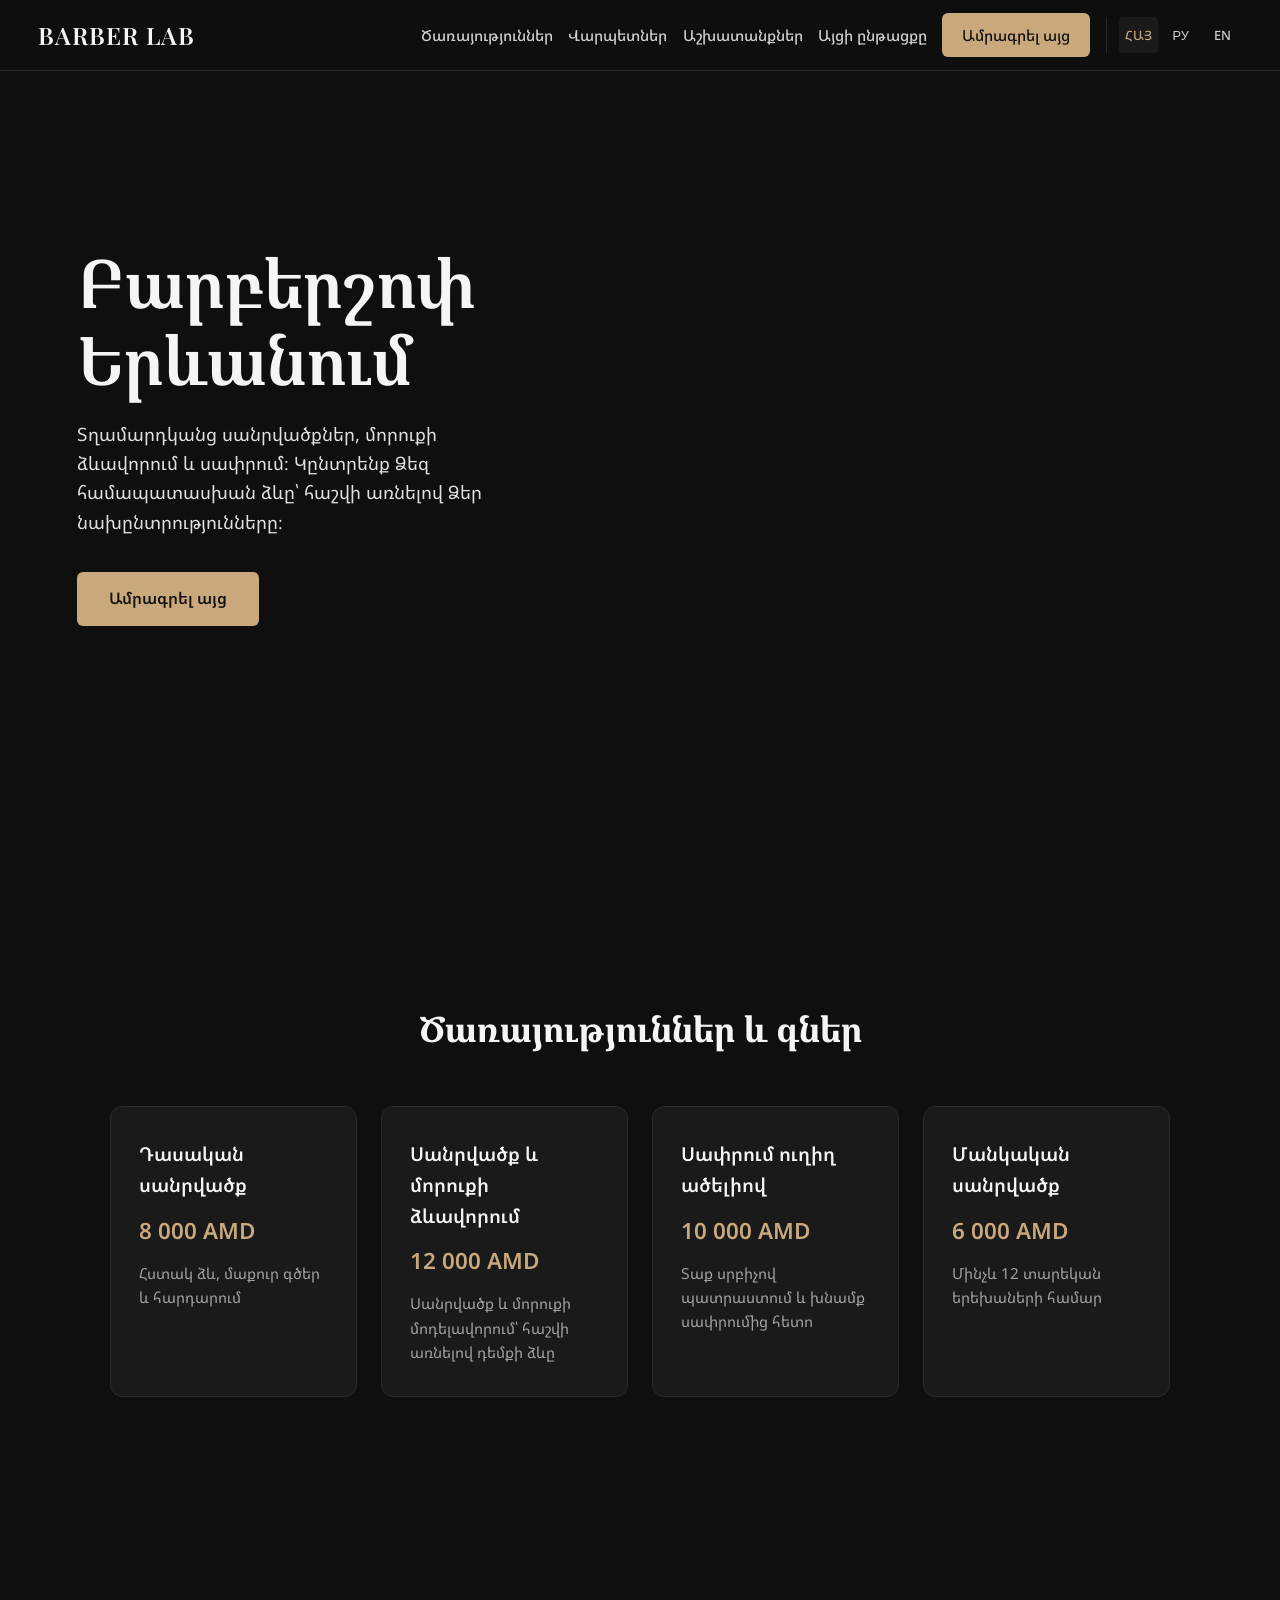
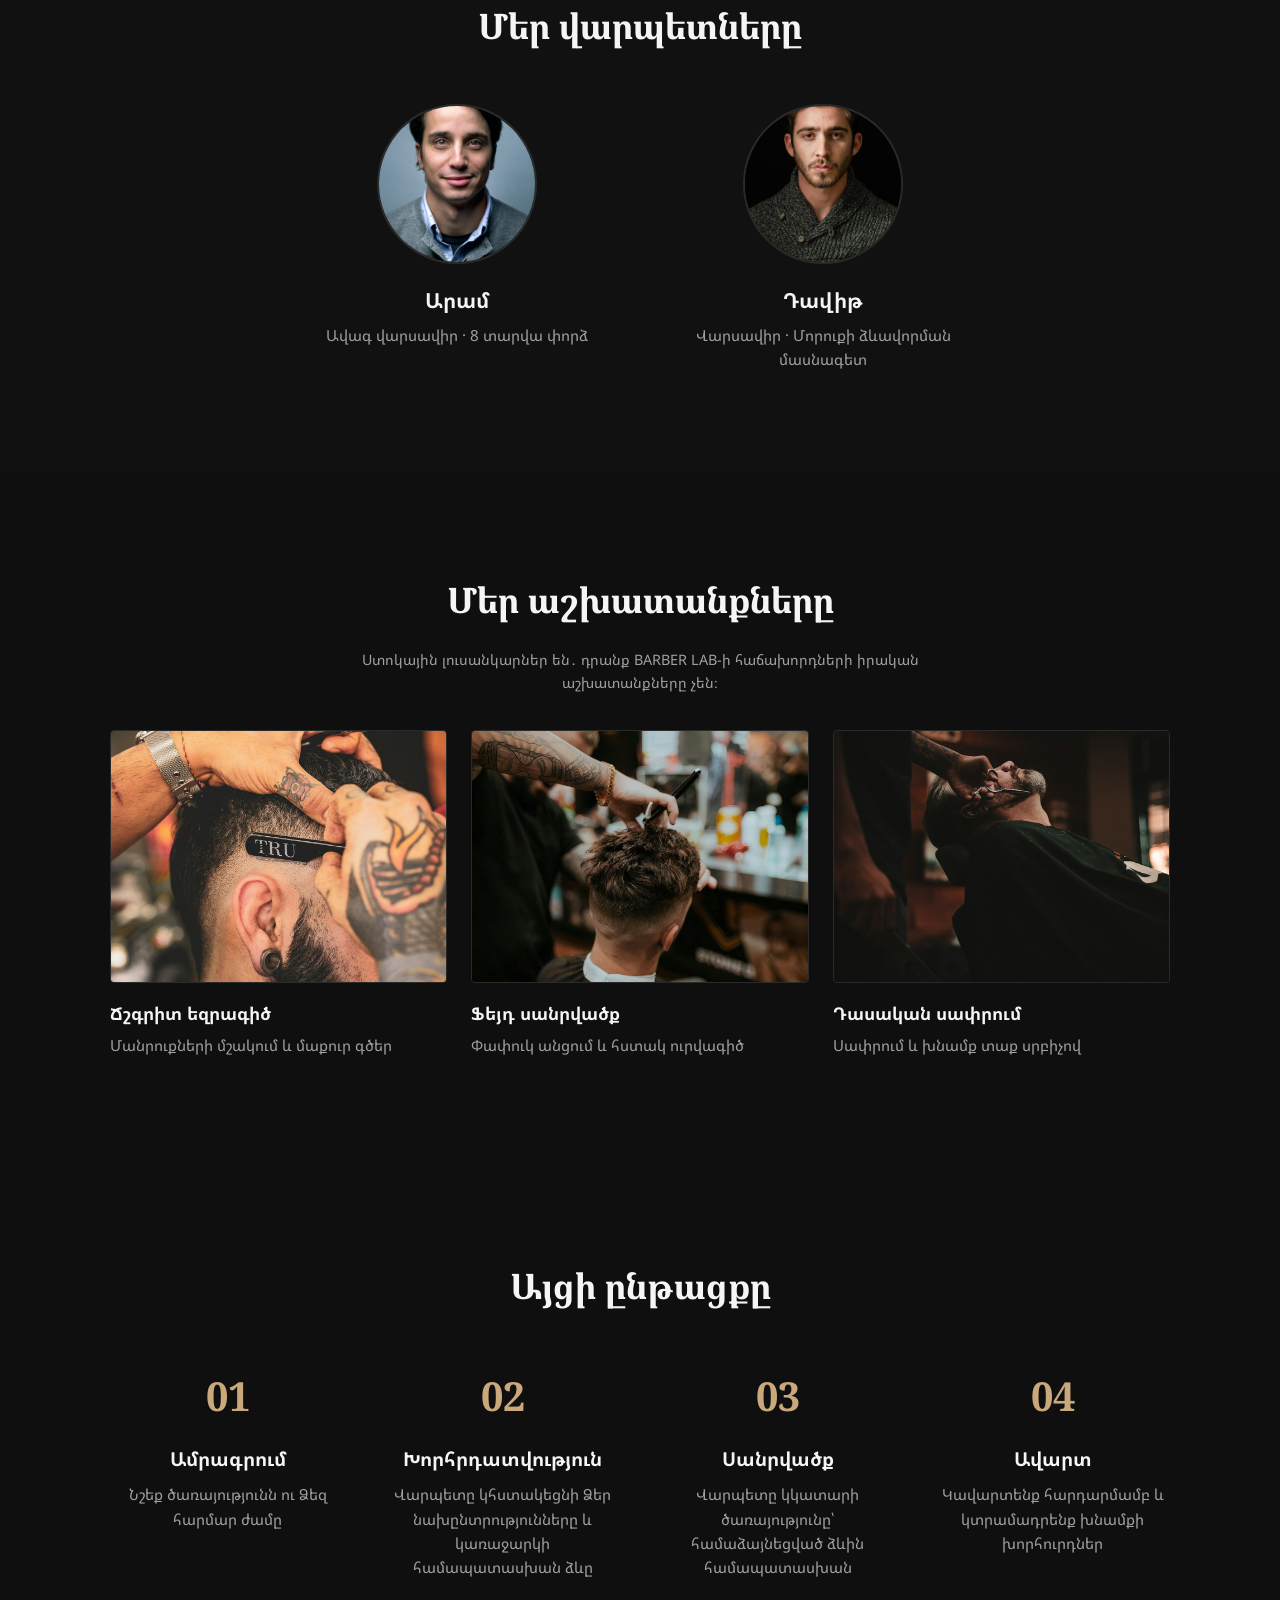
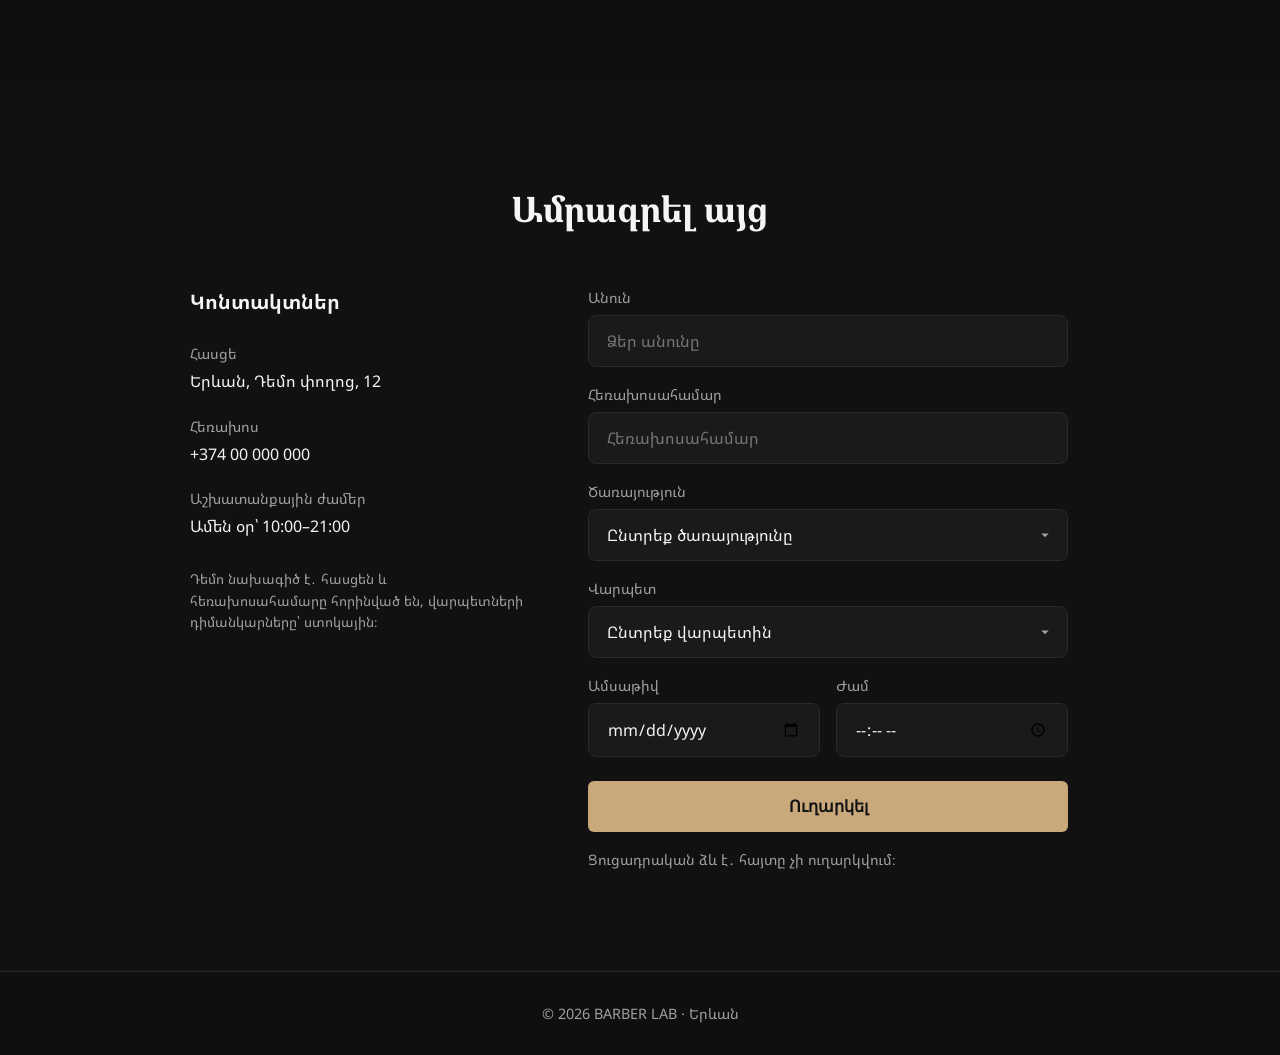
==== barber/index.html @ 8109aff1 "Prepare multilingual portfolio for Netlify" ====
<!DOCTYPE html>
<html lang="hy">
<head>
  <meta charset="UTF-8">
  <meta name="viewport" content="width=device-width, initial-scale=1.0">
  <title>BARBER LAB — Բարբերշոփ Երևանում</title>
  <meta name="description" content="BARBER LAB բարբերշոփը Երևանում առաջարկում է տղամարդկանց սանրվածքներ, մորուքի ձևավորում և սափրում։">
  <link rel="stylesheet" href="style.css">
  <link rel="preconnect" href="https://fonts.googleapis.com">
  <link href="https://fonts.googleapis.com/css2?family=Inter:wght@400;500;600;700&family=Noto+Sans+Armenian:wght@400;500;600;700&family=Noto+Serif+Armenian:wght@600;700&family=Playfair+Display:wght@600&display=swap" rel="stylesheet">
</head>
<body>

  <!-- Header -->
  <header class="header">
    <div class="container">
      <a href="#" class="logo">BARBER LAB</a>
      <nav class="nav" aria-label="Հիմնական նավարկում">
        <a href="#services">Ծառայություններ</a>
        <a href="#masters">Վարպետներ</a>
        <a href="#works">Աշխատանքներ</a>
        <a href="#process">Այցի ընթացքը</a>
        <a href="#contacts" class="btn-nav">Ամրագրել այց</a>
        <div class="language-switch" role="group" aria-label="Ընտրել լեզուն">
          <a href="index.html" lang="hy" aria-label="Հայերեն" aria-current="page">ՀԱՅ</a>
          <a href="ru.html" lang="ru" aria-label="Русский">РУ</a>
          <a href="en.html" lang="en" aria-label="English">EN</a>
        </div>
      </nav>
      <button class="burger" aria-label="Նավարկման ընտրացանկը" aria-expanded="false">
        <span></span><span></span><span></span>
      </button>
    </div>
  </header>

  <!-- Hero -->
  <section class="hero">
    <div class="container">
      <div class="hero-content">
        <h1>Բարբերշոփ<br>Երևանում</h1>
        <p class="hero-text">Տղամարդկանց սանրվածքներ, մորուքի ձևավորում և սափրում։ Կընտրենք Ձեզ համապատասխան ձևը՝ հաշվի առնելով Ձեր նախընտրությունները։</p>
        <a href="#contacts" class="btn">Ամրագրել այց</a>
      </div>
    </div>
  </section>

  <!-- Services -->
  <section class="services" id="services">
    <div class="container">
      <h2 class="section-title">Ծառայություններ և գներ</h2>
      <div class="services-grid">
        <div class="service-card">
          <h3>Դասական սանրվածք</h3>
          <p class="price">8 000 AMD</p>
          <p>Հստակ ձև, մաքուր գծեր և հարդարում</p>
        </div>
        <div class="service-card">
          <h3>Սանրվածք և մորուքի ձևավորում</h3>
          <p class="price">12 000 AMD</p>
          <p>Սանրվածք և մորուքի մոդելավորում՝ հաշվի առնելով դեմքի ձևը</p>
        </div>
        <div class="service-card">
          <h3>Սափրում ուղիղ ածելիով</h3>
          <p class="price">10 000 AMD</p>
          <p>Տաք սրբիչով պատրաստում և խնամք սափրումից հետո</p>
        </div>
        <div class="service-card">
          <h3>Մանկական սանրվածք</h3>
          <p class="price">6 000 AMD</p>
          <p>Մինչև 12 տարեկան երեխաների համար</p>
        </div>
      </div>
    </div>
  </section>

  <!-- Masters -->
  <section class="masters" id="masters">
    <div class="container">
      <h2 class="section-title">Մեր վարպետները</h2>
      <div class="masters-grid">
        <div class="master-card">
          <img class="master-photo" src="assets/aram-portrait.jpg" alt="Դեմո պրոֆիլի համար օգտագործված ստոկային դիմանկար" loading="lazy">
          <h3>Արամ</h3>
          <p>Ավագ վարսավիր · 8 տարվա փորձ</p>
        </div>
        <div class="master-card">
          <img class="master-photo" src="assets/davit-portrait.jpg" alt="Դեմո պրոֆիլի համար օգտագործված ստոկային դիմանկար" loading="lazy">
          <h3>Դավիթ</h3>
          <p>Վարսավիր · Մորուքի ձևավորման մասնագետ</p>
        </div>
      </div>
    </div>
  </section>

  <section class="work-gallery" id="works">
    <div class="container">
      <h2 class="section-title">Մեր աշխատանքները</h2>
      <p class="gallery-note">Ստոկային լուսանկարներ են․ դրանք BARBER LAB-ի հաճախորդների իրական աշխատանքները չեն։</p>
      <div class="work-grid">
        <figure class="work-card">
          <img class="work-image work-image--detail" src="assets/work-cut-closeup.jpg" alt="Վարսավիրի աշխատանքի մոտ կադր" loading="lazy">
          <figcaption>
            <h3>Ճշգրիտ եզրագիծ</h3>
            <p>Մանրուքների մշակում և մաքուր գծեր</p>
          </figcaption>
        </figure>
        <figure class="work-card">
          <img class="work-image" src="assets/work-fade.jpg" alt="Ֆեյդ սանրվածք ստանալիս" loading="lazy">
          <figcaption>
            <h3>Ֆեյդ սանրվածք</h3>
            <p>Փափուկ անցում և հստակ ուրվագիծ</p>
          </figcaption>
        </figure>
        <figure class="work-card">
          <img class="work-image" src="assets/work-shave.jpg" alt="Վարսավիրանոցում սափրման գործընթաց" loading="lazy">
          <figcaption>
            <h3>Դասական սափրում</h3>
            <p>Սափրում և խնամք տաք սրբիչով</p>
          </figcaption>
        </figure>
      </div>
    </div>
  </section>

  <!-- Process -->
  <section class="process" id="process">
    <div class="container">
      <h2 class="section-title">Այցի ընթացքը</h2>
      <div class="process-steps">
        <div class="step">
          <span class="step-num">01</span>
          <h3>Ամրագրում</h3>
          <p>Նշեք ծառայությունն ու Ձեզ հարմար ժամը</p>
        </div>
        <div class="step">
          <span class="step-num">02</span>
          <h3>Խորհրդատվություն</h3>
          <p>Վարպետը կհստակեցնի Ձեր նախընտրությունները և կառաջարկի համապատասխան ձևը</p>
        </div>
        <div class="step">
          <span class="step-num">03</span>
          <h3>Սանրվածք</h3>
          <p>Վարպետը կկատարի ծառայությունը՝ համաձայնեցված ձևին համապատասխան</p>
        </div>
        <div class="step">
          <span class="step-num">04</span>
          <h3>Ավարտ</h3>
          <p>Կավարտենք հարդարմամբ և կտրամադրենք խնամքի խորհուրդներ</p>
        </div>
      </div>
    </div>
  </section>

  <!-- Contacts / Form -->
  <section class="contacts" id="contacts">
    <div class="container">
      <h2 class="section-title">Ամրագրել այց</h2>
      <div class="contacts-grid">
        <div class="contact-details">
          <h3>Կոնտակտներ</h3>
          <dl class="contact-list">
            <div>
              <dt>Հասցե</dt>
              <dd>Երևան, Դեմո փողոց, 12</dd>
            </div>
            <div>
              <dt>Հեռախոս</dt>
              <dd>+374 00 000 000</dd>
            </div>
            <div>
              <dt>Աշխատանքային ժամեր</dt>
              <dd>Ամեն օր՝ 10:00–21:00</dd>
            </div>
          </dl>
          <p class="demo-note">Դեմո նախագիծ է․ հասցեն և հեռախոսահամարը հորինված են, վարպետների դիմանկարները՝ ստոկային։</p>
        </div>

        <div class="booking">
          <form class="booking-form" id="bookingForm" data-thanks="Շնորհակալություն" data-demo="Սա ցուցադրական ձև է․ հայտը չի ուղարկվել։">
            <div class="form-group">
              <label for="bookingName">Անուն</label>
              <input id="bookingName" type="text" name="name" placeholder="Ձեր անունը" required>
            </div>
            <div class="form-group">
              <label for="bookingPhone">Հեռախոսահամար</label>
              <input id="bookingPhone" type="tel" name="phone" placeholder="Հեռախոսահամար" required>
            </div>
            <div class="form-group">
              <label for="bookingService">Ծառայություն</label>
              <select id="bookingService" name="service" required>
                <option value="">Ընտրեք ծառայությունը</option>
                <option value="haircut">Դասական սանրվածք</option>
                <option value="haircut-beard">Սանրվածք և մորուքի ձևավորում</option>
                <option value="shave">Սափրում ուղիղ ածելիով</option>
                <option value="kids">Մանկական սանրվածք</option>
              </select>
            </div>
            <div class="form-group">
              <label for="bookingBarber">Վարպետ</label>
              <select id="bookingBarber" name="barber" required>
                <option value="">Ընտրեք վարպետին</option>
                <option value="aram">Արամ</option>
                <option value="david">Դավիթ</option>
              </select>
            </div>
            <div class="form-row">
              <div class="form-group">
                <label for="bookingDate">Ամսաթիվ</label>
                <input id="bookingDate" type="date" name="date" required>
              </div>
              <div class="form-group">
                <label for="bookingTime">Ժամ</label>
                <input id="bookingTime" type="time" name="time" required>
              </div>
            </div>
            <button type="submit" class="btn">Ուղարկել</button>
          </form>
          <p class="form-note">Ցուցադրական ձև է․ հայտը չի ուղարկվում։</p>
        </div>
      </div>
    </div>
  </section>

  <!-- Footer -->
  <footer class="footer">
    <div class="container">
      <p>© 2026 BARBER LAB · Երևան</p>
    </div>
  </footer>

  <script src="script.js"></script>
</body>
</html>
---- barber/style.css ----
/* ===== Reset & Base ===== */
* {
  margin: 0;
  padding: 0;
  box-sizing: border-box;
}

:root {
  --bg: #0f0f0f;
  --bg-card: #1a1a1a;
  --text: #f5f5f5;
  --text-muted: #a0a0a0;
  --accent: #c9a87c;
  --accent-hover: #d4b78c;
  --border: #2a2a2a;
}

html {
  scroll-behavior: smooth;
}

body {
  font-family: 'Inter', sans-serif;
  background: var(--bg);
  color: var(--text);
  line-height: 1.6;
  font-size: 16px;
}

.container {
  max-width: 1100px;
  margin: 0 auto;
  padding: 0 20px;
}

/* ===== Header ===== */
.header {
  position: fixed;
  top: 0;
  left: 0;
  width: 100%;
  background: rgba(15, 15, 15, 0.95);
  backdrop-filter: blur(10px);
  z-index: 100;
  border-bottom: 1px solid var(--border);
}

.header .container {
  display: flex;
  justify-content: space-between;
  align-items: center;
  height: 70px;
  max-width: 1440px;
  padding: 0 clamp(20px, 3vw, 48px);
}

.logo {
  font-family: 'Playfair Display', serif;
  font-size: 1.5rem;
  font-weight: 600;
  color: var(--text);
  text-decoration: none;
  letter-spacing: 1px;
  flex-shrink: 0;
  white-space: nowrap;
}

.nav {
  display: flex;
  gap: clamp(12px, 1.2vw, 18px);
  align-items: center;
  flex-shrink: 0;
}

.nav a {
  color: #d0d0d0;
  text-decoration: none;
  font-size: 0.95rem;
  font-weight: 500;
  transition: color 0.2s;
}

.nav > a {
  white-space: nowrap;
}

.nav a:hover {
  color: var(--text);
}

.btn-nav {
  background: var(--accent);
  color: #111 !important;
  padding: 10px 20px;
  border-radius: 6px;
  font-weight: 600;
}

.btn-nav:hover {
  background: var(--accent-hover);
}

.language-switch {
  display: flex;
  align-items: center;
  gap: 4px;
  padding-left: 12px;
  border-left: 1px solid var(--border);
}

.nav .language-switch a {
  min-width: 38px;
  padding: 8px 6px;
  border-radius: 4px;
  text-align: center;
  font-size: 0.8rem;
}

.nav .language-switch a[aria-current="page"] {
  color: var(--accent);
  background: var(--bg-card);
}

.burger {
  display: none;
  flex-direction: column;
  gap: 5px;
  background: none;
  border: none;
  cursor: pointer;
}

.burger span {
  width: 24px;
  height: 2px;
  background: var(--text);
}

/* ===== Hero ===== */
.hero {
  min-height: 100vh;
  display: flex;
  align-items: center;
  padding-top: 70px;
  text-align: left;
  background: 
    linear-gradient(90deg, rgba(15,15,15,0.94) 0%, rgba(15,15,15,0.82) 48%, rgba(15,15,15,0.55) 100%),
    url('https://images.unsplash.com/photo-1585747860715-2ba37e788b70?w=1600') center/cover no-repeat;
}

.hero .container {
  width: 100%;
  max-width: none;
  margin: 0;
  padding-left: clamp(56px, 6vw, 88px);
}

.hero-content {
  max-width: 600px;
  margin: 0;
}

.hero h1 {
  font-family: 'Playfair Display', serif;
  font-size: clamp(2.8rem, 6vw, 4.2rem);
  line-height: 1.15;
  margin-bottom: 20px;
  font-weight: 600;
}

.hero-text {
  font-size: 1.15rem;
  color: #e0e0e0;
  margin-bottom: 36px;
  max-width: 420px;
}

.btn {
  display: inline-block;
  background: var(--accent);
  color: #111;
  padding: 14px 32px;
  border-radius: 6px;
  text-decoration: none;
  font-weight: 600;
  font-size: 1rem;
  transition: background 0.2s, transform 0.2s;
  border: none;
  cursor: pointer;
}

.btn:hover {
  background: var(--accent-hover);
  transform: translateY(-2px);
}

/* ===== Sections ===== */
section {
  padding: 100px 0;
}

.section-title {
  font-family: 'Playfair Display', serif;
  font-size: 2.2rem;
  margin-bottom: 50px;
  text-align: center;
}

/* ===== Services ===== */
.services-grid {
  display: grid;
  grid-template-columns: repeat(auto-fit, minmax(240px, 1fr));
  gap: 24px;
}

.service-card {
  background: var(--bg-card);
  border: 1px solid var(--border);
  border-radius: 12px;
  padding: 32px 28px;
  transition: border-color 0.2s;
}

.service-card:hover {
  border-color: var(--accent);
}

.service-card h3 {
  font-size: 1.2rem;
  margin-bottom: 12px;
  font-weight: 600;
}

.price {
  font-size: 1.4rem;
  color: var(--accent);
  font-weight: 600;
  margin-bottom: 12px;
}

.service-card p:last-child {
  color: var(--text-muted);
  font-size: 0.95rem;
}

/* ===== Masters ===== */
.masters {
  background: #111;
}

.masters-grid {
  display: grid;
  grid-template-columns: repeat(auto-fit, minmax(280px, 1fr));
  gap: 32px;
  max-width: 700px;
  margin: 0 auto;
}

.master-card {
  text-align: center;
}

.master-photo {
  display: block;
  width: 160px;
  height: 160px;
  border-radius: 50%;
  object-fit: cover;
  margin: 0 auto 20px;
  border: 2px solid var(--border);
}

.master-card h3 {
  font-size: 1.3rem;
  margin-bottom: 6px;
}

.master-card p {
  color: var(--text-muted);
  font-size: 0.95rem;
}

/* ===== Work Gallery ===== */
.work-gallery {
  background: var(--bg);
}

.gallery-note {
  max-width: 640px;
  margin: -30px auto 36px;
  color: var(--text-muted);
  text-align: center;
  font-size: 0.9rem;
}

.work-grid {
  display: grid;
  grid-template-columns: repeat(auto-fit, minmax(230px, 1fr));
  gap: 24px;
}

.work-card {
  min-width: 0;
}

.work-image {
  display: block;
  width: 100%;
  aspect-ratio: 4 / 3;
  object-fit: cover;
  border: 1px solid var(--border);
  border-radius: 4px;
}

.work-image--detail {
  object-position: center 40%;
}

.work-card h3 {
  margin: 16px 0 6px;
  font-size: 1.1rem;
}

.work-card p {
  color: var(--text-muted);
  font-size: 0.95rem;
}

/* ===== Process ===== */
.process-steps {
  display: grid;
  grid-template-columns: repeat(auto-fit, minmax(200px, 1fr));
  gap: 40px;
}

.step {
  text-align: center;
}

.step-num {
  display: block;
  font-size: 2.5rem;
  font-weight: 700;
  color: var(--accent);
  margin-bottom: 16px;
  font-family: 'Playfair Display', serif;
}

.step h3 {
  font-size: 1.2rem;
  margin-bottom: 8px;
}

.step p {
  color: var(--text-muted);
  font-size: 0.95rem;
}

/* ===== Contacts / Form ===== */
.contacts {
  background: #111;
}

.contacts-grid {
  display: grid;
  grid-template-columns: minmax(0, 0.8fr) minmax(0, 1.2fr);
  gap: 64px;
  align-items: start;
  max-width: 900px;
  margin: 0 auto;
}

.contact-details h3 {
  font-size: 1.25rem;
  margin-bottom: 24px;
}

.contact-list {
  display: grid;
  gap: 20px;
}

.contact-list dt {
  color: var(--text-muted);
  font-size: 0.9rem;
  margin-bottom: 4px;
}

.contact-list dd {
  color: var(--text);
}

.demo-note {
  color: var(--text-muted);
  font-size: 0.85rem;
  margin-top: 28px;
}

.booking-form {
  max-width: 480px;
}

.form-group {
  margin-bottom: 16px;
}

.form-group label {
  display: block;
  margin-bottom: 6px;
  color: var(--text-muted);
  font-size: 0.9rem;
}

.form-row {
  display: grid;
  grid-template-columns: repeat(2, minmax(0, 1fr));
  gap: 16px;
}

.form-row .form-group {
  min-width: 0;
}

.form-group input,
.form-group select {
  width: 100%;
  padding: 14px 18px;
  background: var(--bg-card);
  border: 1px solid var(--border);
  border-radius: 8px;
  color: var(--text);
  font-size: 1rem;
  font-family: inherit;
  outline: none;
  transition: border-color 0.2s;
}

.form-group input:focus,
.form-group select:focus {
  border-color: var(--accent);
}

.form-group select {
  appearance: none;
  background-image: url("data:image/svg+xml,%3Csvg xmlns='http://www.w3.org/2000/svg' width='12' height='12' fill='%23a0a0a0' viewBox='0 0 16 16'%3E%3Cpath d='M8 11L3 6h10l-5 5z'/%3E%3C/svg%3E");
  background-repeat: no-repeat;
  background-position: right 16px center;
}

.booking-form .btn {
  width: 100%;
  margin-top: 8px;
  padding: 16px;
}

.form-note {
  text-align: left;
  color: var(--text-muted);
  font-size: 0.9rem;
  margin-top: 16px;
}

/* ===== Footer ===== */
.footer {
  padding: 30px 0;
  border-top: 1px solid var(--border);
  text-align: center;
  color: var(--text-muted);
  font-size: 0.9rem;
}

html[lang="hy"] body {
  font-family: 'Noto Sans Armenian', sans-serif;
}

html[lang="hy"] .hero h1,
html[lang="hy"] .section-title,
html[lang="hy"] .step-num {
  font-family: 'Noto Serif Armenian', serif;
}

@media (max-width: 1200px) {
  .burger {
    display: flex;
  }
}

/* ===== Mobile ===== */
@media (max-width: 768px) {
  .hero {
    text-align: left;
  }

  .hero-content {
    margin: 0;
  }

  .hero-text {
    margin-left: 0;
    margin-right: 0;
  }

  section {
    padding: 70px 0;
  }

  .process-steps {
    gap: 30px;
  }

  .contacts-grid {
    grid-template-columns: 1fr;
    gap: 40px;
  }

  .form-note {
    text-align: center;
  }
}

/* ===== Mobile Menu Active State ===== */
@media (max-width: 1200px) {
  .nav {
    position: fixed;
    top: 70px;
    left: 0;
    width: 100%;
    background: rgba(15, 15, 15, 0.98);
    backdrop-filter: blur(12px);
    flex-direction: column;
    padding: 30px 20px;
    gap: 20px;
    border-bottom: 1px solid var(--border);
    
    /* Скрыто по умолчанию */
    opacity: 0;
    visibility: hidden;
    transform: translateY(-10px);
    transition: all 0.3s ease;
  }

  .nav.active {
    display: flex;
    opacity: 1;
    visibility: visible;
    transform: translateY(0);
  }

  .nav a {
    font-size: 1.1rem;
    padding: 8px 0;
  }

  .language-switch {
    width: 100%;
    justify-content: center;
    padding: 16px 0 0;
    border-left: 0;
    border-top: 1px solid var(--border);
  }

  .btn-nav {
    display: inline-block;
    text-align: center;
    width: 100%;
    max-width: 220px;
  }

  /* Анимация бургера в крестик */
  .burger.active span:nth-child(1) {
    transform: translateY(7px) rotate(45deg);
  }

  .burger.active span:nth-child(2) {
    opacity: 0;
  }

  .burger.active span:nth-child(3) {
    transform: translateY(-7px) rotate(-45deg);
  }

  .burger span {
    transition: all 0.3s ease;
  }
}
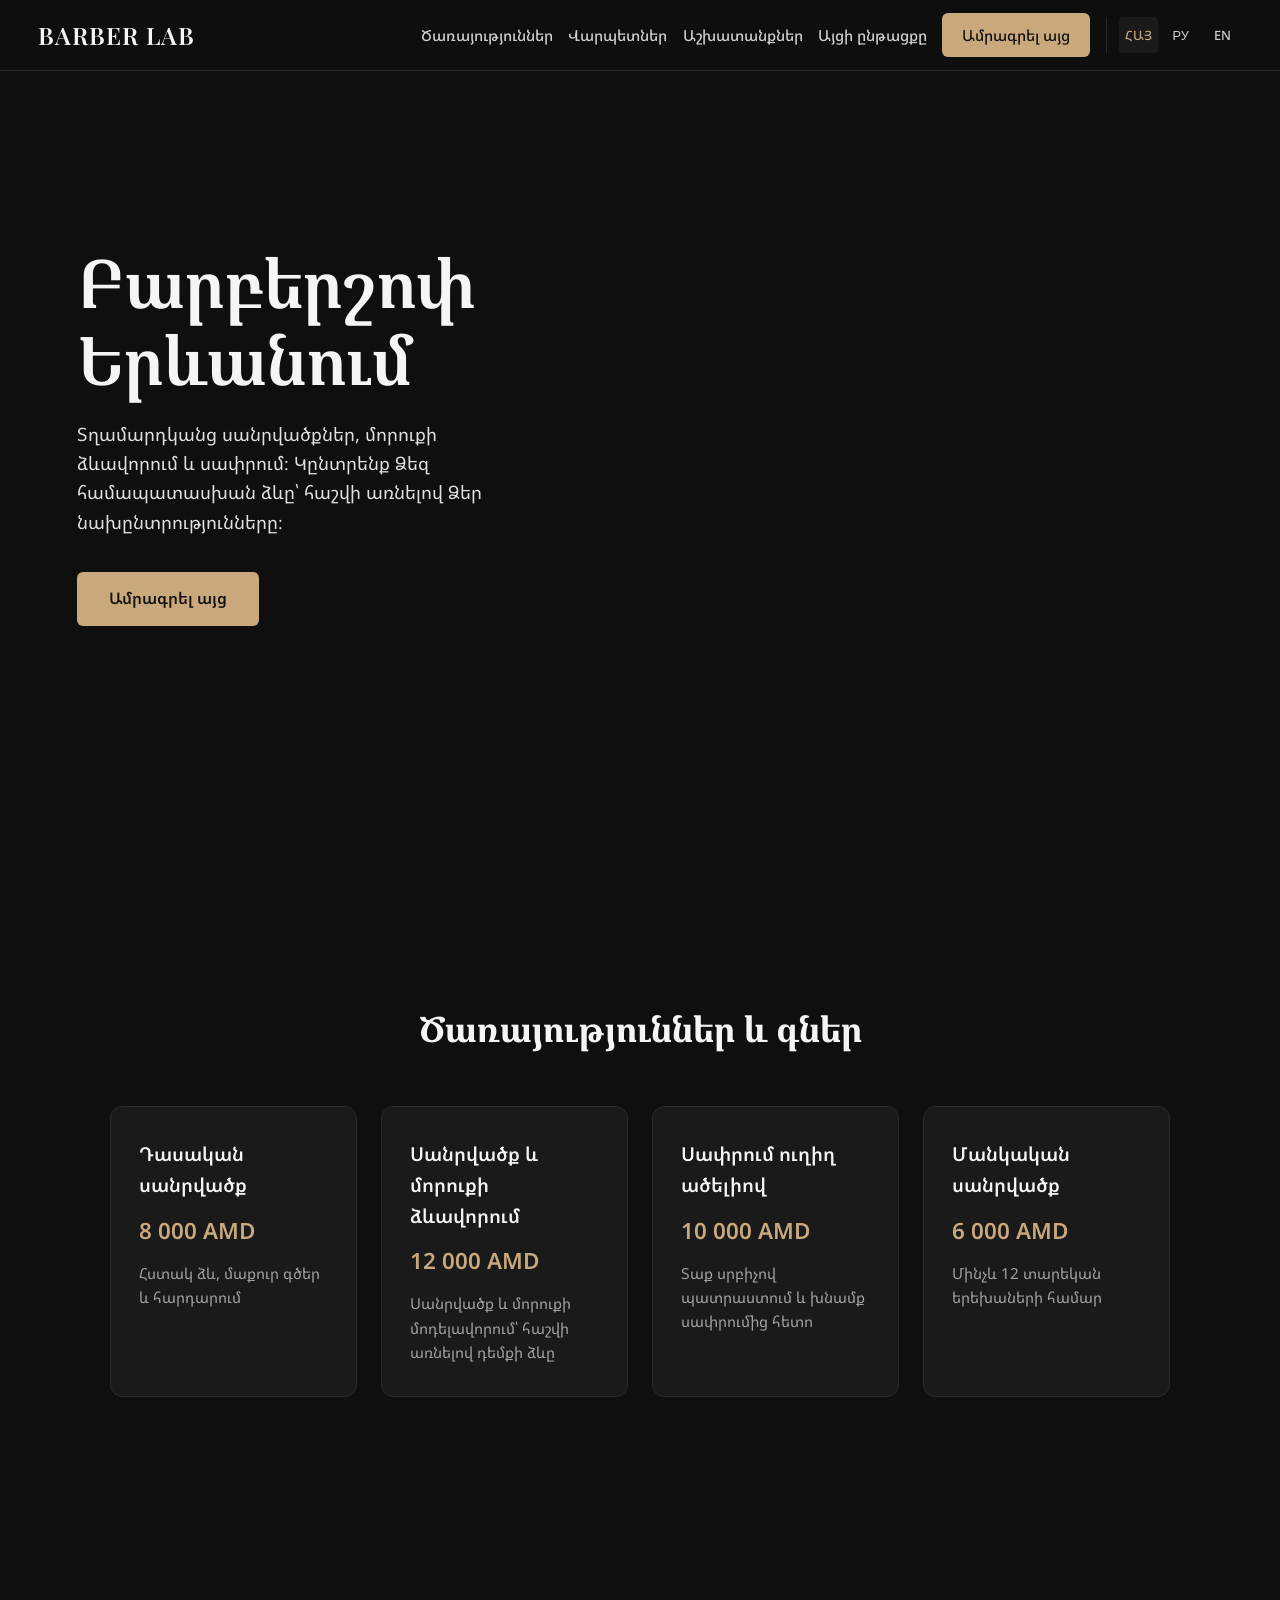
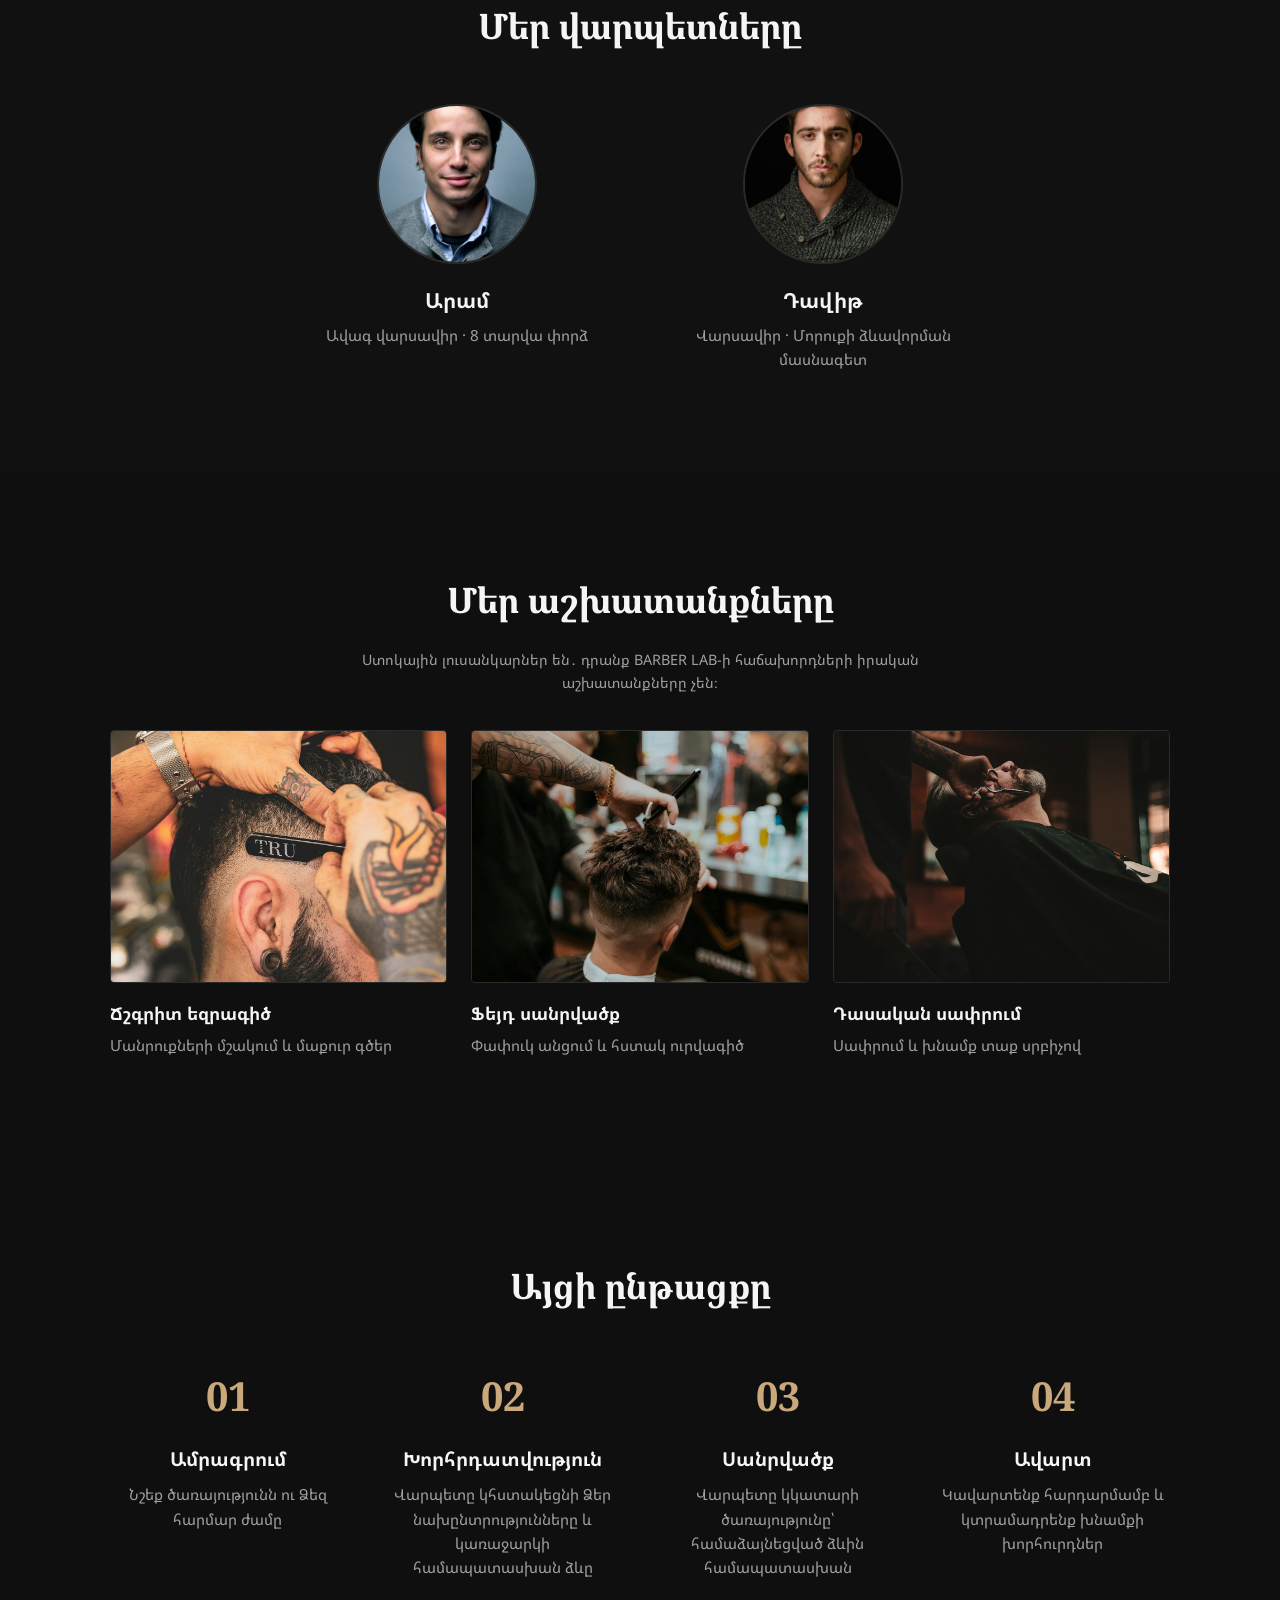
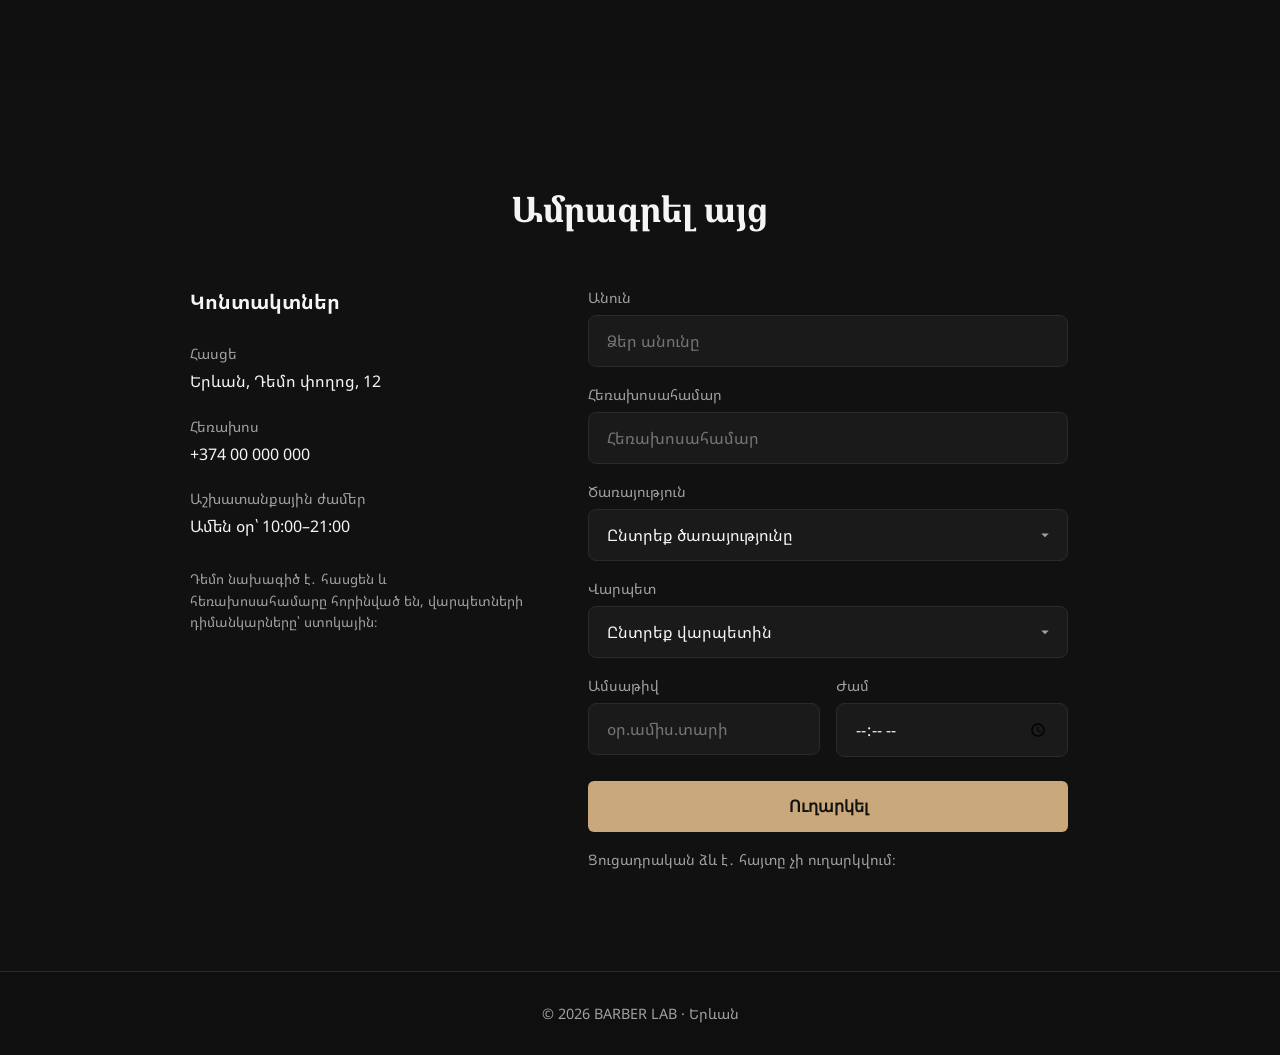
==== commit 6132e992: "Localize booking date placeholders" ====
--- a/barber/index.html
+++ b/barber/index.html
@@ -206,7 +206,7 @@
             <div class="form-row">
               <div class="form-group">
                 <label for="bookingDate">Ամսաթիվ</label>
-                <input id="bookingDate" type="date" name="date" required>
+                <input id="bookingDate" type="text" name="date" placeholder="օր.ամիս.տարի" inputmode="numeric" pattern="(0[1-9]|[12][0-9]|3[01])\.(0[1-9]|1[0-2])\.[0-9]{4}" maxlength="10" required>
               </div>
               <div class="form-group">
                 <label for="bookingTime">Ժամ</label>
